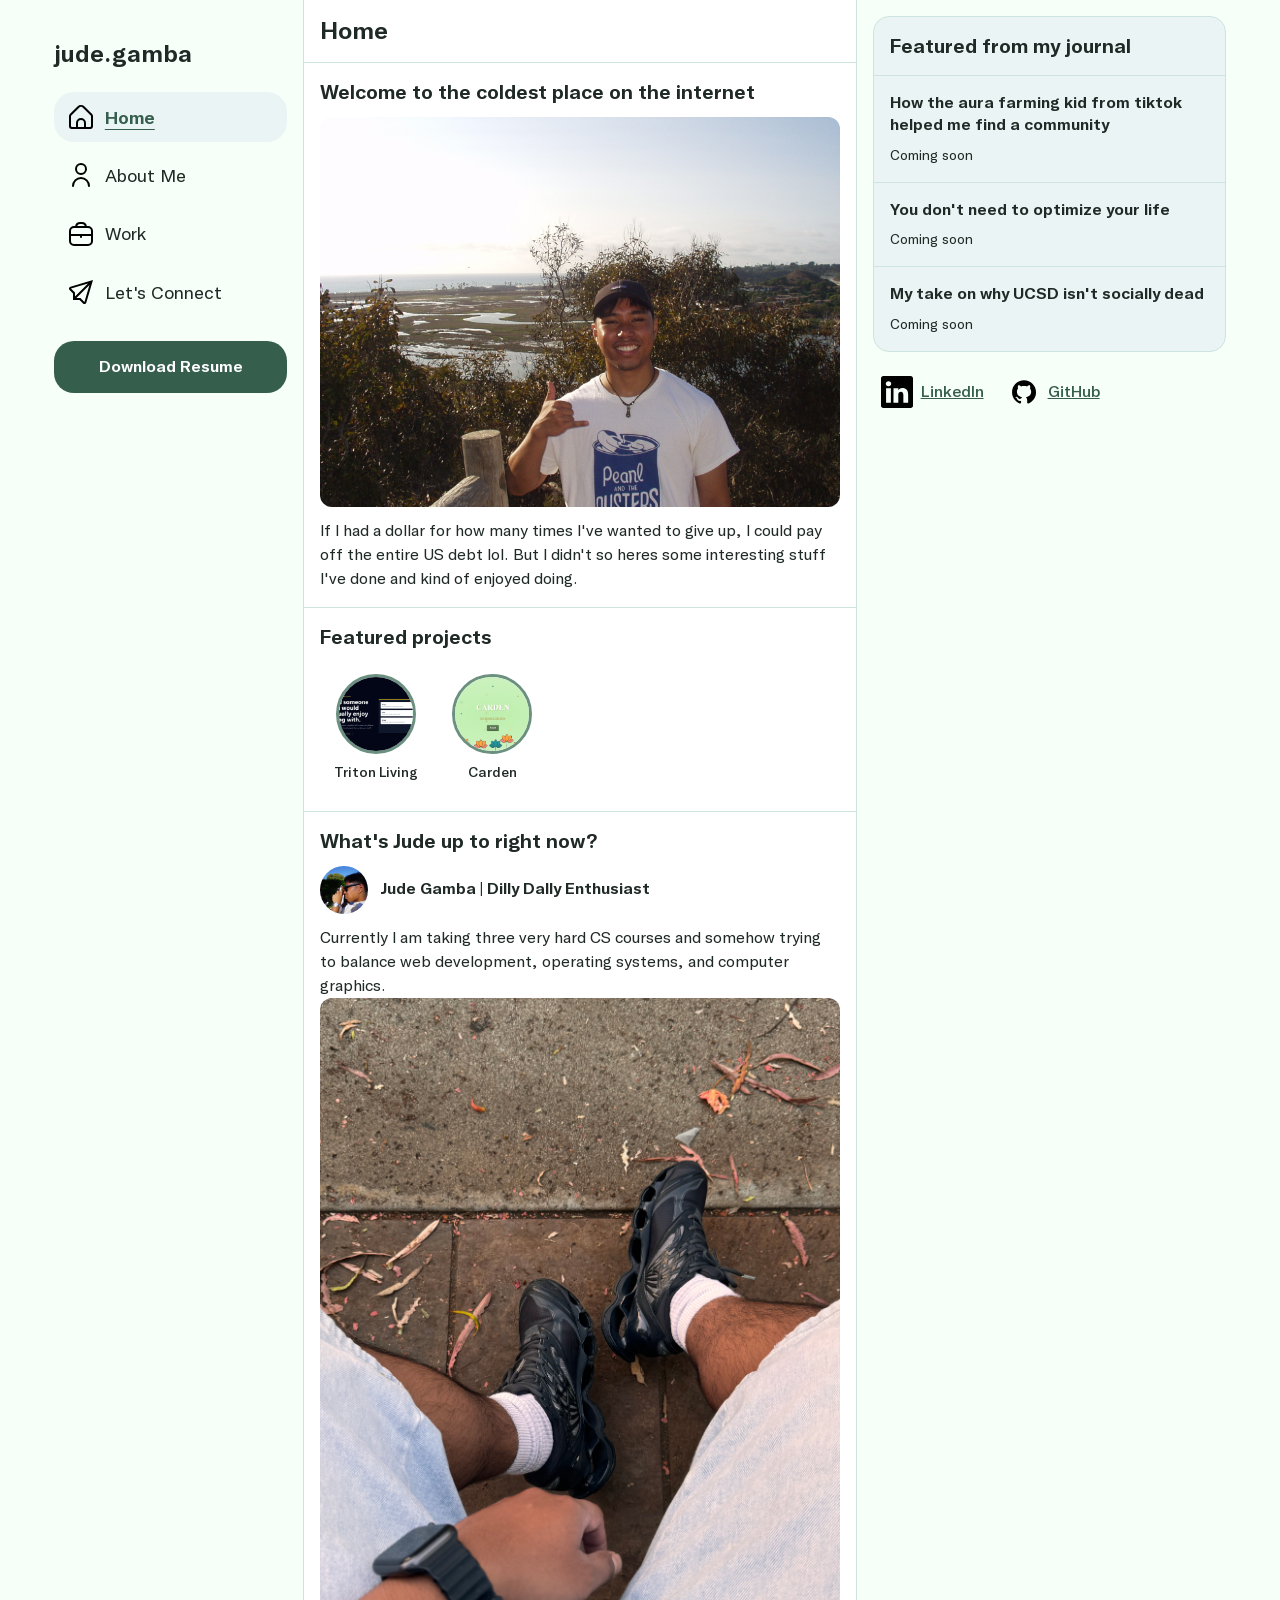
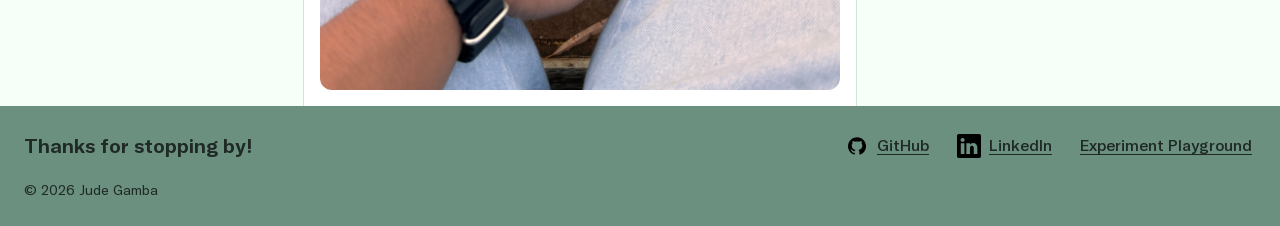
==== index.html @ e3011f65 "copied over assets and files from hw3" ====
<!DOCTYPE html>
<html lang="en">
    <head>
        <meta charset="utf-8">
        <meta name="viewport" content="width=device-width, initial-scale=1">
        <meta name="description"
            content="Personal website showcasing Jude Gamba's portfolio">
        <Title>Home Page</Title>
        <link rel="icon" href="assets/favicon.svg" type="image/svg+xml">
        <link rel="stylesheet" href="stylesheet.css">
    </head>
    <body class="home-page">
        <header>
            <h1>Home</h1>
        </header>
        <nav aria-label="Main navigation">
            <h2><span class="first-name">jude</span>.<span class="last-name">gamba</span></h2>
            <ul>
                <li>
                    <a href="index.html" aria-current="page">
                        <img src="assets/icons/home.svg" alt="" width="24" height="24">
                        <span>Home</span>
                    </a>
                </li>
                <li>
                    <a href="about.html">
                        <img src="assets/icons/user.svg" alt="" width="24" height="24">
                        <span>About Me</span>
                    </a>
                </li>
                <li>
                    <a href="work.html">
                        <img src="assets/icons/briefcase.svg" alt="" width="24" height="24">
                        <span>Work</span>
                    </a>
                </li>
                <li>
                    <a href="connect.html">
                        <img src="assets/icons/paper-plane.svg" alt="" width="24" height="24">
                        <span>Let's Connect</span>
                    </a>
                </li>
                <li class="nav-resume-item">
                    <a href="assets/jude-gamba-resume.pdf" download class="resume-link">
                        Download Resume
                    </a>
                </li>
            </ul>
        </nav>
        <main>
            <section aria-labelledby="welcome-heading">
                <h2 id="welcome-heading">Welcome to the coldest place on the internet</h2>
                <img src="assets/images/home-page-photo.JPG" alt="Jude outdoors on a hike" loading="lazy" width="600" height="400">
                <p>
                    If I had a dollar for how many times I've wanted to give up, I could pay
                    off the entire US debt lol. But I didn't so heres some interesting stuff I've 
                    done and kind of enjoyed doing.
                </p>
            </section>

            <section aria-labelledby="projects-heading">
                <h2 id="projects-heading">Featured projects</h2>
                <ul class="project-stories">
                    <li>
                        <a href="work.html#triton-living">
                            <img
                                src="assets/images/projects/triton-living.png"
                                alt=""
                                width="80"
                                height="80">
                            <span>Triton Living</span>
                        </a>
                    </li>
                    <li>
                        <a href="work.html#carden">
                            <img
                                src="assets/images/projects/carden.png"
                                alt=""
                                width="80"
                                height="80">
                            <span>Carden</span>
                        </a>
                    </li>
                </ul>
            </section>

            <section aria-labelledby="daily-update-heading">
                <h2 id="daily-update-heading">What's Jude up to right now?</h2>

                <article class="feed-post" aria-labelledby="update-author">
                    <header class="post-author">
                        <img
                            src="assets/images/about-photo.JPG"
                            alt=""
                            width="48"
                            height="48">
                        <h3 id="update-author">Jude Gamba | Dilly Dally Enthusiast</h3>
                    </header>

                    <p>
                        Currently I am taking three very hard CS courses and somehow
                        trying to balance web development, operating systems,
                        and computer graphics.
                    </p>
                    <img
                        class="post-photo"
                        src="assets/images/current.jpeg"
                        alt="Person sitting down with black shoes and jean shorts"
                        loading="lazy" width="600" height="400">
                </article>
            </section>
        </main>

        <aside aria-labelledby="journal-heading">
            <section class="journal-panel desktop-journal">
                <h2 id="journal-heading">Featured from my journal</h2>

                <article>
                    <h3>How the aura farming kid from tiktok helped me find a community</h3>
                    <p>Coming soon</p>
                </article>

                <article>
                    <h3>You don't need to optimize your life</h3>
                    <p>Coming soon</p>
                </article>

                <article>
                    <h3>My take on why UCSD isn't socially dead</h3>
                    <p>Coming soon</p>
                </article>
            </section>
            <details class="journal-panel mobile-journal">
                <summary>Featured from my journal</summary>

                <article>
                    <h3>How the aura farming kid from tiktok helped me find a community</h3>
                    <p>Coming soon</p>
                </article>

                <article>
                    <h3>You don't need to optimize your life</h3>
                    <p>Coming soon</p>
                </article>

                <article>
                    <h3>My take on why UCSD isn't socially dead</h3>
                    <p>Coming soon</p>
                </article>
            </details>

            <ul class="social-links" aria-label="Social profiles">
                <li>
                    <a class="social-link" href="https://www.linkedin.com/in/jude-raphael-gamba">
                        <img src="assets/icons/linkedin.svg"
                            alt="" width="24" height="24">
                        <span>LinkedIn</span>
                    </a>
                </li>
                <li>
                    <a class="social-link" href="https://github.com/JudeRgamba">
                        <img src="assets/icons/GitHub_Invertocat_Black_Clearspace.svg"
                            alt="" width="24" height="24">
                        <span>GitHub</span>
                    </a>
                </li>
            </ul>
        </aside>

        <footer class="site-footer">
            <div class="footer-content">
                <p class="footer-message">Thanks for stopping by!</p>

                <nav class="footer-links" aria-label="Footer navigation">
                    <a href="https://github.com/JudeRgamba">
                        <img
                            src="assets/icons/GitHub_Invertocat_Black_Clearspace.svg"
                            alt=""
                            width="24"
                            height="24">
                        <span>GitHub</span>
                    </a>

                    <a href="https://www.linkedin.com/in/jude-raphael-gamba">
                        <img
                            src="assets/icons/linkedin.svg"
                            alt=""
                            width="24"
                            height="24">
                        <span>LinkedIn</span>
                    </a>

                    <a href="experiments.html">Experiment Playground</a>
                </nav>
            </div>

            <p class="footer-copyright">
                <small>© 2026 Jude Gamba</small>
            </p>
        </footer>
        <a
            class="floating-resume"
            href="assets/jude-gamba-resume.pdf"
            download
            aria-label="Download resume">
            <img
                src="assets/icons/download.svg"
                alt=""
                width="24"
                height="24">
        </a>
    </body>
</html>

<!--you can use dashes (-) between words to create custom elements-->
<!--<new-element></new-element>-->
---- stylesheet.css ----
/* Jude Gamba */
/* https://github.com/JudeRgamba/CSE134B-Hw3 */

@font-face {
    font-family: 'Twitter Chirp';
    src: url('assets/fonts/Chirp-Heavy.woff2') format('woff2');
    font-weight: 900;
    font-style: normal;
    font-display: swap;
}

@font-face {
    font-family: 'Twitter Chirp';
    src: url('assets/fonts/Chirp-Bold.woff2') format('woff2');
    font-weight: bold;
    font-style: normal;
    font-display: swap;
}

@font-face {
    font-family: 'Twitter Chirp';
    src: url('assets/fonts/Chirp-Regular.woff2') format('woff2');
    font-weight: normal;
    font-style: normal;
    font-display: swap;
}

@font-face {
    font-family: 'Twitter Chirp';
    src: url('assets/fonts/Chirp-Medium.woff2') format('woff2');
    font-weight: 500;
    font-style: normal;
    font-display: swap;
}

/* Color Palette*/
:root {
    --jungle-teal: #6b9080ff;
    --muted-teal: #a4c3b2ff;
    --frozen-water: #cce3deff;
    --azure-mist: #eaf4f4ff;
    --mint-cream: #f6fff8ff; 

    --feed-background: #ffffff;
    --text-color: #1f2925;
    --font-body: "Twitter Chirp", Arial, sans-serif;
    --spacing: 1rem;
    --accent-text: #365e4d;
}

body {
    margin: 0;
    background-color: var(--mint-cream);
    color: var(--text-color);
    font-family: var(--font-body);
    font-size: 1rem;
    line-height: 1.5;
}

main {
    background-color: var(--feed-background);
    border-inline: 1px solid var(--frozen-water);
    padding: var(--spacing);
}

/* Include padding and borders within declared element widths. */
*,
*::before,
*::after {
    box-sizing: border-box;
}

/* Desktop: navigation, center feed, and journal sidebar. */
@media (min-width: 75rem) {
    body {
        display: grid;
        grid-template-columns:
            minmax(0, 1fr)
            minmax(0, min(20.68vw, 24.75rem))
            minmax(0, min(43.24vw, 51.75rem))
            minmax(0, min(30.08vw, 36rem))
            minmax(0, 1fr);
        grid-template-rows: auto 1fr auto;

        width: 100%;
        max-width: none;
        margin: 0;

        align-items: start;
        min-height: 100vh;
    }

    /* Child selectors place the page's main regions in the grid. */
    body > header {
        grid-column: 3;
        grid-row: 1;
        padding: var(--spacing);
        background-color: var(--feed-background);
        border-inline: 1px solid var(--frozen-water);
    }

    body > main {
        grid-column: 3;
        grid-row: 2;
        min-width: 0;
        align-self: stretch;
    }

    body > nav {
        grid-column: 2;
        grid-row: 1 / 3;
    }

    body > aside {
        grid-column: 4;
        grid-row: 1 / 3;
    }

    body > nav,
    body > aside {
        position: sticky;
        top: 0;
        max-height: 100vh;
        overflow-y: auto;
        padding: var(--spacing);
    }

    body > footer {
        grid-column: 2;
        grid-row: 3;
        padding: var(--spacing);
        background-color: var(--feed-background);
        border-inline: 1px solid var(--frozen-water);
    }
}

/* Navigation Bar Styling */
@media (min-width: 75rem) {
    /* Child combinator: style the main navigation's list. */
    body > nav > ul {
        display: flex;
        flex-direction: column;
        gap: 0.5rem;
        list-style: none;
        margin: 0;
        padding: 0;
    }

    /* Descendant combinator: align icons and text within navigation links. */
    body > nav a {
        display: flex;
        align-items: center;
        gap: 0.75rem;
        padding: 0.65em 0.8em;
        border-radius: 20px;
        color: var(--text-color);
        font-size: 1.125rem;
        text-decoration: none;
    }

    body > nav a img {
        width: 1.5rem;
        height: 1.5rem;
        flex-shrink: 0;
    }

    body > nav a:hover {
        background-color: var(--frozen-water);
        text-decoration: underline;
        text-underline-offset: 0.25em;
    }

    /* Attribute selector: identify the current page's navigation link. */
    body > nav a[aria-current="page"] {
        background-color: var(--azure-mist);
        color: var(--accent-text);
        font-weight: 700;
        text-decoration: underline;
        text-underline-offset: 0.25em;
    }

    body > nav .resume-link {
        justify-content: center;
        margin-top: var(--spacing);
        padding: 0.85em 1em;
        background-color: var(--accent-text);
        color: var(--feed-background);
        font-size: 1rem;
        font-weight: 700;
    }

    body > nav .resume-link:hover {
        background-color: var(--text-color);
    }
}

/* Keep keyboard focus visible at every screen width. */
a:focus-visible,
button:focus-visible,
input:focus-visible,
textarea:focus-visible,
select:focus-visible {
    outline: 3px solid var(--accent-text);
    outline-offset: 3px;
}

/* Stick Header for top of page */
@media (min-width: 75rem) {
    body > header {
        position: sticky;
        top: 0;
        z-index: 10;
        border-bottom: 1px solid var(--frozen-water);
    }

    body > header > h1 {
        margin: 0;
        font-size: 1.5rem;
        line-height: 1.25;
    }
}

/* Main Feed Styling */
.home-page > main {
    padding: 0;
}

/* Child combinator: give each Home feed section its own spacing. */
.home-page > main > section {
    padding: var(--spacing);
}

/* Adjacent sibling combinator: separate consecutive feed sections. */
.home-page > main > section + section {
    border-top: 1px solid var(--frozen-water);
}

.home-page > main > section > h2 {
    margin: 0 0 0.75rem;
    font-size: 1.25rem;
    line-height: 1.3;
}

.home-page > main p {
    margin: 0.75rem 0 0;
}

/* Descendant selector: keep Home photos within their available width. */
.home-page main img {
    display: block;
    max-width: 100%;
    height: auto;
    border-radius: 0.75rem;
}

/* Child combinator: arrange featured projects in one scrollable row. */
.home-page .project-stories {
    display: flex;
    gap: 1.25rem;
    overflow-x: auto;
    list-style: none;
    margin: 0;
    padding: 0.5rem;
}

.home-page .project-stories > li {
    flex: 0 0 6rem;
}

.home-page .project-stories a {
    display: flex;
    flex-direction: column;
    align-items: center;
    gap: 0.5rem;
    padding: 0.25rem;
    color: var(--text-color);
    text-align: center;
    text-decoration: none;
    font-size: 0.875rem;
    font-weight: 500;
}

.home-page .project-stories img {
    width: 5rem;
    height: 5rem;
    object-fit: cover;
    border: 3px solid var(--jungle-teal);
    border-radius: 50%;
}

.home-page .project-stories a:hover {
    color: var(--accent-text);
    text-decoration: underline;
    text-underline-offset: 0.2em;
}

.home-page .project-stories a:hover img {
    border-color: var(--accent-text);
}

/* Attribute selector: give linked projects a block box and anchor clearance. */
project-card[id] {
    display: block;
    scroll-margin-top: 6rem;
}

/* Descendant selector: align the avatar and author name within a post. */
.home-page .post-author {
    display: flex;
    align-items: center;
    gap: 0.75rem;
    margin-bottom: 0.75rem;
}

.home-page .post-author img {
    width: 3rem;
    height: 3rem;
    flex-shrink: 0;
    object-fit: cover;
    border-radius: 50%;
}

.home-page .post-author h3 {
    margin: 0;
    font-size: 1rem;
    font-weight: 700;
    line-height: 1.3;
}

.home-page .feed-post > p {
    margin: 0;
}

/* Fill the feed with the welcome photo and update photo. */
.home-page section[aria-labelledby="welcome-heading"] > img,
.home-page .post-photo {
    width: 100%;
    height: auto;
}

/* Journal Sidebar Styling */
.journal-panel {
    background-color: var(--azure-mist);
    border: 1px solid var(--frozen-water);
    border-radius: 1rem;
}

/* Child combinator: space the panel heading and journal entries. */
.journal-panel > h2,
.journal-panel > article {
    padding: var(--spacing);
    margin: 0;
}

.journal-panel > h2 {
    font-size: 1.25rem;
    line-height: 1.3;
}

.journal-panel > article {
    border-top: 1px solid var(--frozen-water);
}

.journal-panel h3 {
    margin: 0;
    font-size: 1rem;
    line-height: 1.4;
}

.journal-panel p {
    margin: 0.5rem 0 0;
    font-size: 0.875rem;
}

.social-links {
    display: flex;
    flex-wrap: wrap;
    gap: 0.5rem;
    list-style: none;
    margin: var(--spacing) 0 0;
    padding: 0;
}

.social-link {
    display: flex;
    align-items: center;
    gap: 0.5rem;
    padding: 0.5em;
    border-radius: 0.5rem;
    color: var(--accent-text);
    font-size: 1rem;
    font-weight: 500;
}

.social-link img {
    width: 2rem;
    height: 2rem;
    object-fit: contain;
}

/* Attribute selector: hover styling applies only to real profile links. */
.social-link[href]:hover {
    background-color: var(--frozen-water);
    text-decoration-thickness: 2px;
}

/* Profile Page Styles */
.about-page > main {
    padding: 0;
}

.profile-cover {
    display: block;
    width: 100%;
    aspect-ratio: 3 / 1;
    object-fit: cover;
}

.profile-details {
    padding: 0 var(--spacing) var(--spacing);
}

.profile-avatar {
    display: block;
    position: relative;
    width: 9rem;
    height: 9rem;
    margin-top: -4.5rem;
    border: 0.3rem solid var(--feed-background);
    border-radius: 50%;
    object-fit: cover;
}

/* Child selector: style the profile's name and bio paragraphs. */
.profile-details > h2 {
    margin: 0.75rem 0 0;
    font-size: 1.5rem;
    line-height: 1.25;
}

.profile-details > p {
    margin: 0.75rem 0 0;
}

.profile-meta {
    display: flex;
    flex-wrap: wrap;
    gap: 0.5rem 1rem;
    list-style: none;
    margin: 0.75rem 0 0;
    padding: 0;
    font-size: 0.875rem;
}

.profile-meta > li {
    display: flex;
    align-items: center;
    gap: 0.4rem;
}

.profile-meta img {
    width: 1.25rem;
    height: 1.25rem;
}

.profile-stat {
    font-size: 0.875rem;
}

/* Hobby Posts */
.hobby-feed {
    border-top: 1px solid var(--frozen-water);
}

/* Child selectors: space the hobby feed's introductory heading and text. */
.hobby-feed > h2 {
    margin: 0;
    padding: var(--spacing) var(--spacing) 0;
    font-size: 1.25rem;
    line-height: 1.3;
}

.hobby-feed > p {
    margin: 0;
    padding: 0.5rem var(--spacing) var(--spacing);
}

.hobby-post {
    padding: var(--spacing);
    border-top: 1px solid var(--frozen-water);
}

.hobby-author {
    display: flex;
    align-items: center;
    gap: 0.75rem;
}

.hobby-author img {
    display: block;
    width: 3rem;
    height: 3rem;
    flex-shrink: 0;
    border-radius: 50%;
    object-fit: cover;
}

.hobby-author p {
    margin: 0;
    font-size: 1rem;
    font-weight: 700;
}

.hobby-post > h3 {
    margin: 0.75rem 0 0;
    font-size: 1.125rem;
    line-height: 1.3;
}

.hobby-post > p {
    margin: 0.75rem 0;
}

.photo-gallery {
    display: grid;
    grid-template-columns: repeat(2, minmax(0, 1fr));
    gap: 0.5rem;
    list-style: none;
    margin: 1rem 0 0;
    padding: 0;
}

.photo-gallery a {
    display: block;
    border-radius: 0.75rem;
}

.photo-gallery img {
    display: block;
    width: 100%;
    height: auto;
    aspect-ratio: 1 / 1;
    object-fit: cover;
    border-radius: 0.75rem;
}

.photo-gallery a:hover {
    outline: 2px solid var(--accent-text);
    outline-offset: 2px;
}

/* Keep the keyboard video within its post at a widescreen ratio. */
.hobby-video {
    display: block;
    width: 100%;
    aspect-ratio: 16 / 9;
    height: auto;
    margin-top: var(--spacing);
    border: 0;
    border-radius: 0.75rem;
}

/* Work Page Styling */
.work-page > main {
    padding: 0;
}

/* Child selector: give each Work section consistent feed spacing. */
.work-page > main > section {
    padding: var(--spacing);
}

.work-page > main > section > h2 {
    margin: 0 0 1.5rem;
    font-size: 1.25rem;
    line-height: 1.3;
}

work-timeline {
    display: block;
}

.career-timeline {
    list-style: none;
    margin: 0 0 1.5rem 0.5rem;
    padding: 0;
    border-left: 2px solid var(--jungle-teal);
}

/* Child selector: position each experience beside the timeline. */
.career-timeline > li {
    position: relative;
    padding: 0 0 2rem 1.5rem;
}

.career-timeline > li:last-child {
    padding-bottom: 0;
}

/* Decorative dots mark each experience on the vertical line. */
.career-timeline > li::before {
    content: "";
    position: absolute;
    top: 0.3rem;
    left: -0.4375rem;
    width: 0.75rem;
    height: 0.75rem;
    border-radius: 50%;
    background-color: var(--jungle-teal);
}

.career-timeline h3 {
    margin: 0;
    font-size: 1.125rem;
    line-height: 1.3;
}

.career-timeline p {
    margin: 0.5rem 0 0;
}

.career-role {
    font-weight: 500;
}

.career-dates {
    font-size: 0.875rem;
}

/* Descendant selector: align each company logo with its heading. */
.career-timeline .company-heading {
    display: flex;
    align-items: center;
    gap: 0.75rem;
}

.company-heading img {
    display: block;
    width: 2.5rem;
    height: 2.5rem;
    flex-shrink: 0;
    object-fit: contain;
}

.degree-widget {
    padding: 1.25rem;
    border: 1px solid var(--frozen-water);
    border-radius: 1rem;
    background-color: var(--azure-mist);
}

.degree-heading {
    display: flex;
    justify-content: space-between;
    align-items: baseline;
    gap: 1rem;
    margin-bottom: 0.75rem;
    font-size: 1.125rem;
    font-weight: 700;
}

.degree-widget progress {
    display: block;
    width: 100%;
    height: 1rem;
    overflow: hidden;
    appearance: none;
    border: 0;
    border-radius: 999px;
    background-color: var(--frozen-water);
    accent-color: var(--jungle-teal);
}

/* Chrome, Edge, and Safari: style the track and filled portion. */
.degree-widget progress::-webkit-progress-bar {
    background-color: var(--frozen-water);
    border-radius: 20px;
}

.degree-widget progress::-webkit-progress-value {
    background-color: var(--jungle-teal);
    border-radius: 999px;
}

/* Firefox: style the filled portion. */
.degree-widget progress::-moz-progress-bar {
    background-color: var(--jungle-teal);
    border-radius: 20px;
}

.degree-status {
    margin: 0.75rem 0 0;
    font-size: 0.875rem;
    font-weight: 700;
}

.degree-caption {
    margin: 0.5rem 0 1rem;
    font-size: 0.875rem;
}

.degree-widget button {
    padding: 0.75em 1.25em;
    border: 0;
    border-radius: 20px;
    background-color: var(--accent-text);
    color: var(--feed-background);
    font: inherit;
    font-weight: 700;
    cursor: pointer;
}

.degree-widget button:hover {
    background-color: var(--text-color);
}

.employment-dialog {
    width: min(90%, 26rem);
    margin: auto;
    padding: 1.75rem;
    border: 1px solid var(--jungle-teal);
    border-radius: 1rem;
    background-color: var(--feed-background);
    color: var(--text-color);
    box-shadow: 0 1rem 3rem rgb(0 0 0 / 20%);
    text-align: center;
}

/* Dim the page behind the open modal dialog. */
.employment-dialog::backdrop {
    background-color: rgb(0 0 0 / 55%);
}

.employment-dialog h2 {
    margin: 0;
    font-size: 1.5rem;
    line-height: 1.25;
}

.employment-dialog p {
    margin: 1rem 0 1.5rem;
}

.employment-dialog button {
    padding: 0.75em 1.5em;
    border: 0;
    border-radius: 20px;
    background-color: var(--accent-text);
    color: var(--feed-background);
    font: inherit;
    font-weight: 700;
    cursor: pointer;
}

.employment-dialog button:hover {
    background-color: var(--text-color);
}

/* Project feed styling */
/* Adjacent sibling selector: divide consecutive Work feed sections. */
.work-page > main > section + section {
    border-top: 1px solid var(--frozen-water);
}

.work-projects {
    list-style: none;
    margin: 0;
    padding: 0;
}

/* Adjacent sibling selector: separate project rows. */
.work-projects > li + li {
    margin-top: 1.5rem;
    padding-top: 1.5rem;
    border-top: 1px solid var(--frozen-water);
}

.work-projects project-card {
    display: grid;
    grid-template-columns: minmax(0, 1fr) minmax(0, 2fr);
    align-items: start;
    gap: 1rem;
}

.work-projects .project-thumbnail {
    display: block;
    width: 100%;
    aspect-ratio: 16 / 9;
    height: auto;
    object-fit: cover;
    border-radius: 0.75rem;
    align-self: center;
}

.project-details {
    min-width: 0;
    overflow-wrap: anywhere;
}

.project-details h3 {
    margin: 0;
    font-size: 1.125rem;
    line-height: 1.3;
}

.project-details p {
    margin: 0.75rem 0 0;
}

.project-details a {
    color: var(--accent-text);
    font-weight: 700;
    text-underline-offset: 0.2em;
}

.project-details a:hover {
    text-decoration-thickness: 2px;
}

/* Connect Page Styling */
.connect-page > main {
    padding: 0;
}

/* Child selector: space the Connect feed sections. */
.connect-page > main > section {
    padding: var(--spacing);
}

/* Adjacent sibling selector: divide the message form and poll. */
.connect-page > main > section + section {
    border-top: 1px solid var(--frozen-water);
}

.connect-page h2 {
    margin: 0 0 1rem;
    font-size: 1.25rem;
    line-height: 1.3;
}

.message-form {
    display: grid;
    gap: 0.75rem;
}

.message-form p {
    margin: 0 0 0.5rem;
    font-size: 0.875rem;
}

.message-form label {
    font-weight: 700;
}

/* Attribute selector: style the email field alongside the message field. */
.message-form input[type="email"],
.message-form textarea {
    width: 100%;
    min-width: 0;
    padding: 0.75em;
    border: 1px solid var(--accent-text);
    border-radius: 0.75rem;
    background-color: var(--azure-mist);
    color: var(--text-color);
    font: inherit;
}

.message-form textarea {
    resize: vertical;
}

.message-form button {
    justify-self: end;
    padding: 0.75em 1.5em;
    border: 0;
    border-radius: 20px;
    background-color: var(--accent-text);
    color: var(--feed-background);
    font: inherit;
    font-weight: 700;
    cursor: pointer;
}

.message-form button:hover {
    background-color: var(--text-color);
}

.professor-poll fieldset {
    min-width: 0;
    margin: 0;
    padding: var(--spacing);
    border: 1px solid var(--frozen-water);
    border-radius: 0.75rem;
}

.professor-poll legend {
    padding-inline: 0.25em;
    font-weight: 700;
}

.poll-option {
    display: flex;
    align-items: center;
    gap: 0.75rem;
    padding: 0.75em;
    border-radius: 0.5rem;
    cursor: pointer;
}

.poll-option:hover {
    background-color: var(--azure-mist);
}

.poll-option input {
    flex-shrink: 0;
    margin: 0;
    accent-color: var(--accent-text);
}

/* Highlight the label containing a selected radio button. */
.poll-option:has(input:checked) {
    background-color: var(--frozen-water);
    color: var(--accent-text);
    font-weight: 700;
}

/* Hide feedback until Professor Soosai Raj is selected. */
.poll-feedback {
    display: none;
    margin: 0.75rem 0 0;
    color: var(--accent-text);
    font-weight: 700;
}

/* Show feedback when this fieldset contains the checked Gerald radio. */
.professor-poll fieldset:has(#gerald:checked) .poll-feedback {
    display: block;
}

/* Footer Styling */
/* Child selector: style the shared page footer. */
body > .site-footer {
    padding: 1.5rem;
    border: 0;
    background-color: var(--jungle-teal);
    color: var(--text-color);
}

.footer-content {
    display: flex;
    justify-content: space-between;
    align-items: center;
    flex-wrap: wrap;
    gap: 1rem;
}

.footer-message {
    margin: 0;
    font-size: 1.25rem;
    font-weight: 700;
}

.footer-links {
    display: flex;
    align-items: center;
    flex-wrap: wrap;
    gap: 0.75rem 1.25rem;
}

.footer-links a {
    display: inline-flex;
    align-items: center;
    gap: 0.5rem;
    padding: 0.25em;
    border-radius: 0.25rem;
    color: inherit;
    font-size: 1rem;
    font-weight: 500;
    text-underline-offset: 0.2em;
}

.footer-links img {
    display: block;
    width: 1.5rem;
    height: 1.5rem;
    object-fit: contain;
}

.footer-links a:hover {
    text-decoration-thickness: 2px;
}

.footer-links a:focus-visible {
    outline-color: var(--text-color);
}

.footer-copyright {
    margin: 1rem 0 0;
}

.footer-copyright small {
    font-size: 0.875rem;
}

@media (min-width: 75rem) {
    body > .site-footer {
        grid-column: 1 / -1;
        grid-row: 3;
    }
}

/* Floating Resume Button */
/* Hide the floating resume control on desktop. */
@media (min-width: 75rem) {
    .floating-resume {
        display: none;
    }
}

@media (width < 75rem) {
    .floating-resume {
        position: fixed;
        right: 1rem;
        bottom: calc(5.5rem + env(safe-area-inset-bottom));
        z-index: 40;

        display: flex;
        align-items: center;
        justify-content: center;
        width: 3.5rem;
        height: 3.5rem;

        border-radius: 50%;
        background-color: var(--accent-text);
        box-shadow: 0 0.25rem 1rem rgb(0 0 0 / 25%);
    }

    .floating-resume img {
        display: block;
        width: 1.5rem;
        height: 1.5rem;
        filter: brightness(0) invert(1);
    }

    .floating-resume:hover {
        background-color: var(--text-color);
    }

    body {
        padding-bottom: 0;
    }

    body > .site-footer {
        padding-bottom: calc(5rem + env(safe-area-inset-bottom));
    }
}

/* Mobile and tablet layout, below the desktop breakpoint. */
@media (width < 75rem) {
    body > header {
        position: sticky;
        top: 0;
        z-index: 20;
        padding: 1rem;
        background-color: var(--feed-background);
        border-bottom: 1px solid var(--frozen-water);
    }

    body > header > h1 {
        margin: 0;
        font-size: 1.25rem;
        line-height: 1.3;
    }

    body > main {
        min-width: 0;
        border-inline: 0;
    }

    /* Child selector: fix the main navigation above the screen bottom. */
    body > nav {
        position: fixed;
        inset: auto 0 0;
        z-index: 30;
        padding: 0.5rem;
        padding-bottom: calc(0.5rem + env(safe-area-inset-bottom));
        background-color: var(--feed-background);
        border-top: 1px solid var(--frozen-water);
    }

    body > nav > h2,
    body > nav .nav-resume-item {
        display: none;
    }

    body > nav > ul {
        display: grid;
        grid-template-columns: repeat(4, minmax(0, 1fr));
        gap: 0.5rem;
        list-style: none;
        margin: 0;
        padding: 0;
    }

    body > nav li {
        min-width: 0;
    }

    body > nav a {
        display: flex;
        align-items: center;
        justify-content: center;
        min-height: 3rem;
        border-radius: 999px;
        color: var(--text-color);
    }

    body > nav a img {
        display: block;
        width: 1.5rem;
        height: 1.5rem;
    }

    .work-projects project-card {
        grid-template-columns: 1fr;
    }

    .work-projects .project-thumbnail {
        width: min(100%, 20rem);
        justify-self: center;
        align-self: center;
    }

    /* Hide labels visually while retaining their accessible names. */
    body > nav a > span {
        position: absolute;
        width: 1px;
        height: 1px;
        padding: 0;
        margin: -1px;
        overflow: hidden;
        clip-path: inset(50%);
        white-space: nowrap;
        border: 0;
    }

    body > nav a:hover {
        background-color: var(--azure-mist);
    }

    /* Attribute selector: highlight the current page. */
    body > nav a[aria-current="page"] {
        background-color: var(--frozen-water);
    }
}

/* Desktop uses the original, always-visible journal. */
.mobile-journal {
    display: none;
}

.mobile-journal > summary {
    padding: var(--spacing);
    border-radius: 1rem;
    font-size: 1.125rem;
    font-weight: 700;
    cursor: pointer;
}

.mobile-journal > summary:hover {
    background-color: var(--frozen-water);
}

.mobile-journal > summary:focus-visible {
    outline: 3px solid var(--accent-text);
    outline-offset: 3px;
}

@media (width < 75rem) {
    body > aside {
        padding: var(--spacing);
    }

    .desktop-journal {
        display: none;
    }

    .mobile-journal {
        display: block;
    }
}
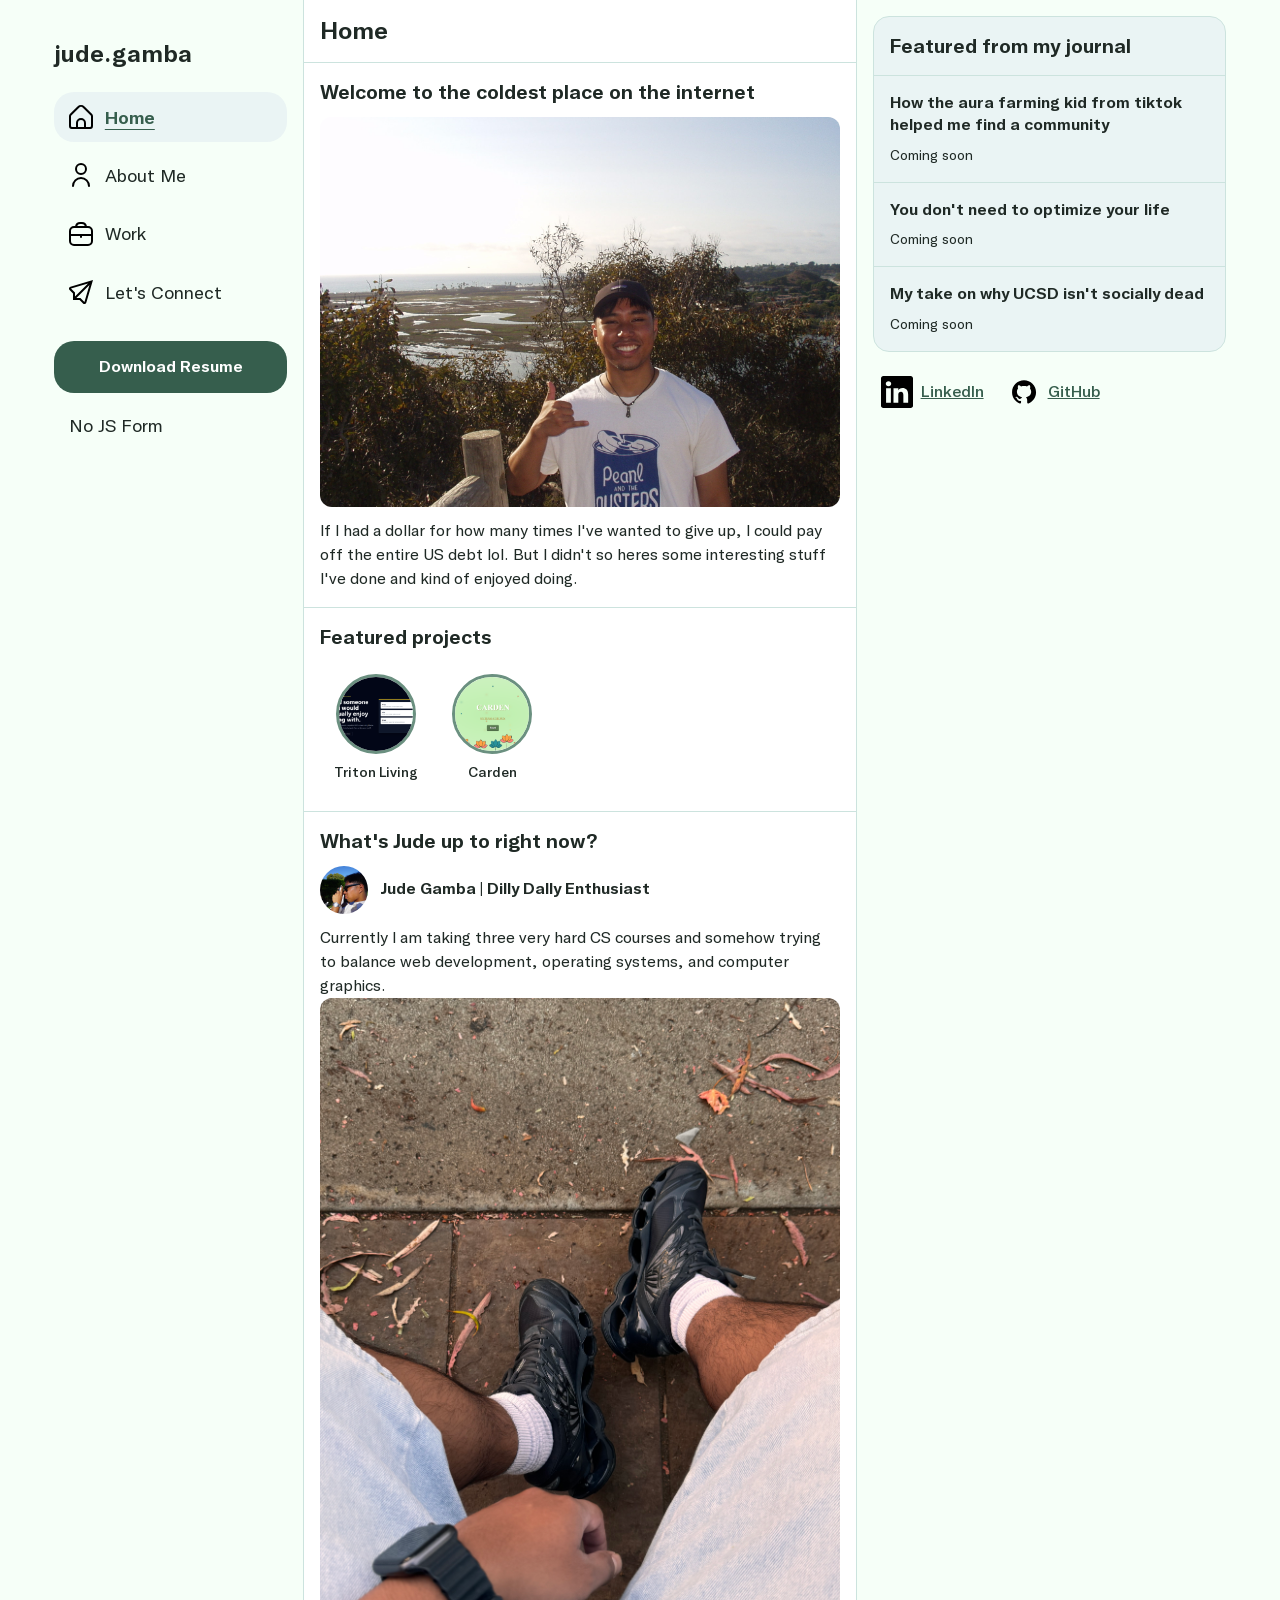
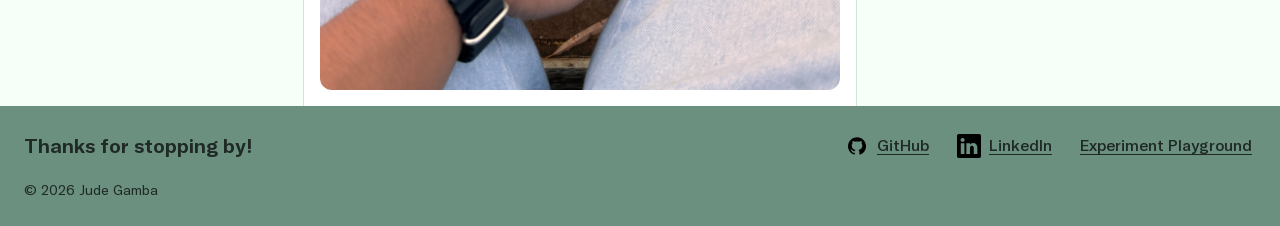
==== commit 09b24876: "finished part 2" ====
--- a/index.html
+++ b/index.html
@@ -45,8 +45,35 @@
                         Download Resume
                     </a>
                 </li>
+                <li>
+                    <a href="form-no-js.html">
+                        <span>No JS Form</span>
+                    </a>
+                </li>
             </ul>
         </nav>
+        <details class="mobile-menu">
+            <summary aria-label="Navigation menu">
+                <span class="hamburger" aria-hidden="true">
+                    <span></span>
+                    <span></span>
+                    <span></span>
+                </span>
+            </summary>
+            <nav aria-label="Mobile navigation">
+                <ul>
+                    <li><a href="index.html" aria-current="page">Home</a></li>
+                    <li><a href="about.html">About Me</a></li>
+                    <li><a href="work.html">Work</a></li>
+                    <li><a href="connect.html">Let's Connect</a></li>
+                    <li>
+                        <a href="form-no-js.html">
+                            No JS Form
+                        </a>
+                    </li>
+                </ul>
+            </nav>
+        </details>
         <main>
             <section aria-labelledby="welcome-heading">
                 <h2 id="welcome-heading">Welcome to the coldest place on the internet</h2>
--- a/stylesheet.css
+++ b/stylesheet.css
@@ -853,6 +853,7 @@
 }
 
 /* Attribute selector: style the email field alongside the message field. */
+.message-form input[type="text"],
 .message-form input[type="email"],
 .message-form textarea {
     width: 100%;
@@ -865,6 +866,10 @@
     font: inherit;
 }
 
+.connect-page > main > .message-form {
+    padding: var(--spacing);
+}
+
 .message-form textarea {
     resize: vertical;
 }
@@ -883,6 +888,42 @@
 
 .message-form button:hover {
     background-color: var(--text-color);
+}
+
+.validation-form {
+    gap: 0.375rem;
+}
+
+/* Keep the same border width in every validation state. */
+.validation-form input:required,
+.validation-form textarea:required {
+    border-width: 2px;
+}
+
+/* Keep keyboard focus visible in every validation state. */
+.validation-form input:focus-visible,
+.validation-form textarea:focus-visible,
+.validation-form button:focus-visible {
+    outline: 3px solid var(--accent-text);
+    outline-offset: 3px;
+}
+
+.validation-form small {
+    display: block;
+    font-size: 0.875rem;
+}
+
+/* Reserve space so showing an error does not shift the layout. */
+.validation-form .field-error {
+    display: block;
+    visibility: hidden;
+    color: #a12622;
+    font-size: 0.875rem;
+}
+
+.validation-form input:user-invalid + .field-error,
+.validation-form textarea:user-invalid + .field-error {
+    visibility: visible;
 }
 
 .professor-poll fieldset {
@@ -1021,7 +1062,7 @@
     .floating-resume {
         position: fixed;
         right: 1rem;
-        bottom: calc(5.5rem + env(safe-area-inset-bottom));
+        bottom: calc(1rem + env(safe-area-inset-bottom));
         z-index: 40;
 
         display: flex;
@@ -1055,7 +1096,12 @@
     }
 }
 
+
 /* Mobile and tablet layout, below the desktop breakpoint. */
+.mobile-menu {
+    display: none;
+}
+
 @media (width < 75rem) {
     body > header {
         position: sticky;
@@ -1064,6 +1110,10 @@
         padding: 1rem;
         background-color: var(--feed-background);
         border-bottom: 1px solid var(--frozen-water);
+        display: flex;
+        align-items: center;
+        justify-content: space-between;
+        gap: 1rem;
     }
 
     body > header > h1 {
@@ -1077,50 +1127,6 @@
         border-inline: 0;
     }
 
-    /* Child selector: fix the main navigation above the screen bottom. */
-    body > nav {
-        position: fixed;
-        inset: auto 0 0;
-        z-index: 30;
-        padding: 0.5rem;
-        padding-bottom: calc(0.5rem + env(safe-area-inset-bottom));
-        background-color: var(--feed-background);
-        border-top: 1px solid var(--frozen-water);
-    }
-
-    body > nav > h2,
-    body > nav .nav-resume-item {
-        display: none;
-    }
-
-    body > nav > ul {
-        display: grid;
-        grid-template-columns: repeat(4, minmax(0, 1fr));
-        gap: 0.5rem;
-        list-style: none;
-        margin: 0;
-        padding: 0;
-    }
-
-    body > nav li {
-        min-width: 0;
-    }
-
-    body > nav a {
-        display: flex;
-        align-items: center;
-        justify-content: center;
-        min-height: 3rem;
-        border-radius: 999px;
-        color: var(--text-color);
-    }
-
-    body > nav a img {
-        display: block;
-        width: 1.5rem;
-        height: 1.5rem;
-    }
-
     .work-projects project-card {
         grid-template-columns: 1fr;
     }
@@ -1131,26 +1137,76 @@
         align-self: center;
     }
 
-    /* Hide labels visually while retaining their accessible names. */
-    body > nav a > span {
-        position: absolute;
-        width: 1px;
-        height: 1px;
-        padding: 0;
-        margin: -1px;
-        overflow: hidden;
-        clip-path: inset(50%);
-        white-space: nowrap;
-        border: 0;
-    }
-
-    body > nav a:hover {
+    /* Hide the original desktop navigation. */
+    body > nav {
+        display: none;
+    }
+
+    .mobile-menu {
+        display: block;
+        flex-shrink: 0;
+    }
+
+    .mobile-menu > summary {
+        padding: var(--spacing);
+        color: var(--accent-text);
+        font-weight: 700;
+        cursor: pointer;
+        list-style: none;
+        width: fit-content;
+        margin-left: auto;
+    }
+
+    .mobile-menu[open] > summary {
+        border-bottom: 1px solid var(--frozen-water);
+    }
+
+    .mobile-menu > summary::-webkit-details-marker {
+        display: none;
+    }
+
+    .hamburger {
+        display: grid;
+        gap: 5px;
+        width: 24px;
+    }
+
+    .hamburger > span {
+        display: block;
+        height: 2px;
+        background-color: currentColor;
+        border-radius: 2px;
+    }
+
+    .mobile-menu ul {
+        display: grid;
+        gap: 0.25rem;
+        margin: 0;
+        padding: 0.5rem;
+        list-style: none;
+    }
+
+    .mobile-menu a {
+        display: block;
+        padding: 0.75rem 1rem;
+        border-radius: 0.75rem;
+        color: var(--text-color);
+        text-decoration: none;
+    }
+
+    .mobile-menu a:hover {
         background-color: var(--azure-mist);
     }
 
-    /* Attribute selector: highlight the current page. */
-    body > nav a[aria-current="page"] {
+    .mobile-menu a[aria-current="page"] {
         background-color: var(--frozen-water);
+        font-weight: 700;
+    }
+
+    .mobile-menu > summary:focus-visible,
+    .mobile-menu a:focus-visible {
+        outline: 3px solid var(--accent-text);
+        outline-offset: -3px;
     }
 }
 
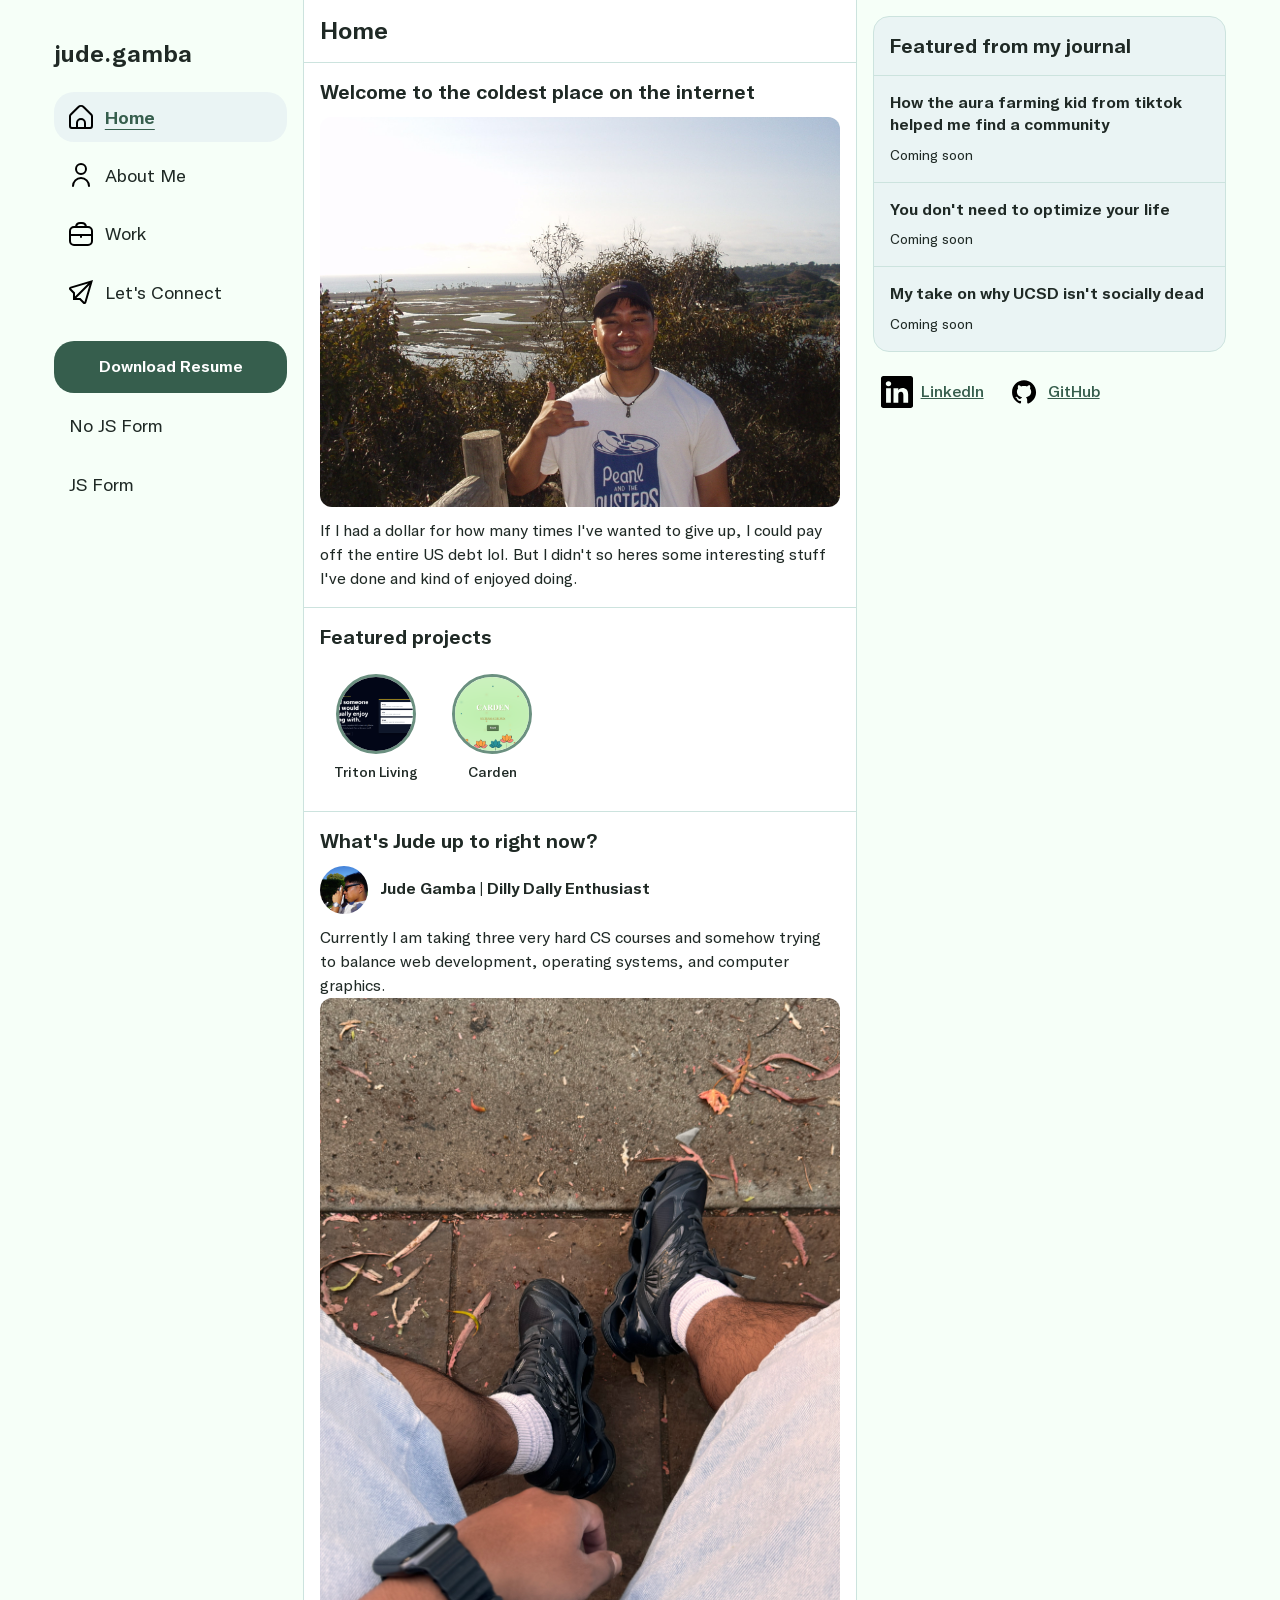
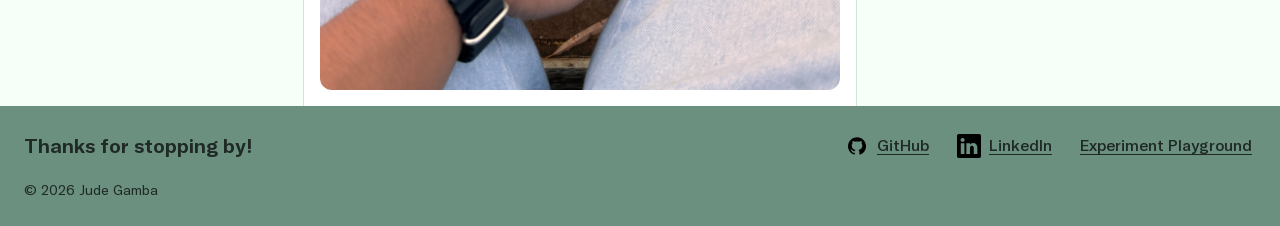
==== commit 9008fe80: "finished part3" ====
--- a/index.html
+++ b/index.html
@@ -50,6 +50,11 @@
                         <span>No JS Form</span>
                     </a>
                 </li>
+                <li>
+                    <a href="form-with-js.html">
+                        <span>JS Form</span>
+                    </a>
+                </li>
             </ul>
         </nav>
         <details class="mobile-menu">
@@ -69,6 +74,11 @@
                     <li>
                         <a href="form-no-js.html">
                             No JS Form
+                        </a>
+                    </li>
+                    <li>
+                        <a href="form-with-js.html">
+                            JS Form
                         </a>
                     </li>
                 </ul>
--- a/stylesheet.css
+++ b/stylesheet.css
@@ -978,6 +978,51 @@
     display: block;
 }
 
+/* Match the form's existing colors, corners, and typography. */
+.validation-form .form-feedback {
+    margin-top: 0.75rem;
+    padding: 0.75rem;
+    border: 1px solid var(--accent-text);
+    border-radius: 0.75rem;
+    background-color: var(--azure-mist);
+}
+
+.validation-form .form-feedback h3 {
+    margin: 0 0 0.5rem;
+    font-size: 1rem;
+}
+
+.validation-form .form-feedback p {
+    margin: 0;
+    font-size: 0.875rem;
+    line-height: 1.5;
+}
+
+/* Match the error color already used by the no-JS form. */
+.validation-form .form-errors p {
+    color: #a12622;
+}
+
+/* Reserve space for each error without showing empty paragraphs. */
+.validation-form .form-errors p:empty::before {
+    content: "\00a0";
+}
+
+.validation-form #comment-info.near-limit {
+    font-weight: 700;
+    border-inline-start: 3px solid var(--accent-text);
+    padding-inline-start: 0.75rem;
+}
+
+.validation-form #comment-info.at-limit {
+    font-weight: 700;
+    border-inline-start:  double 6px var(--accent-text);
+    padding-inline-start: 0.75rem;
+}
+
+.validation-form [hidden] {
+    display: none;
+}
 /* Footer Styling */
 /* Child selector: style the shared page footer. */
 body > .site-footer {
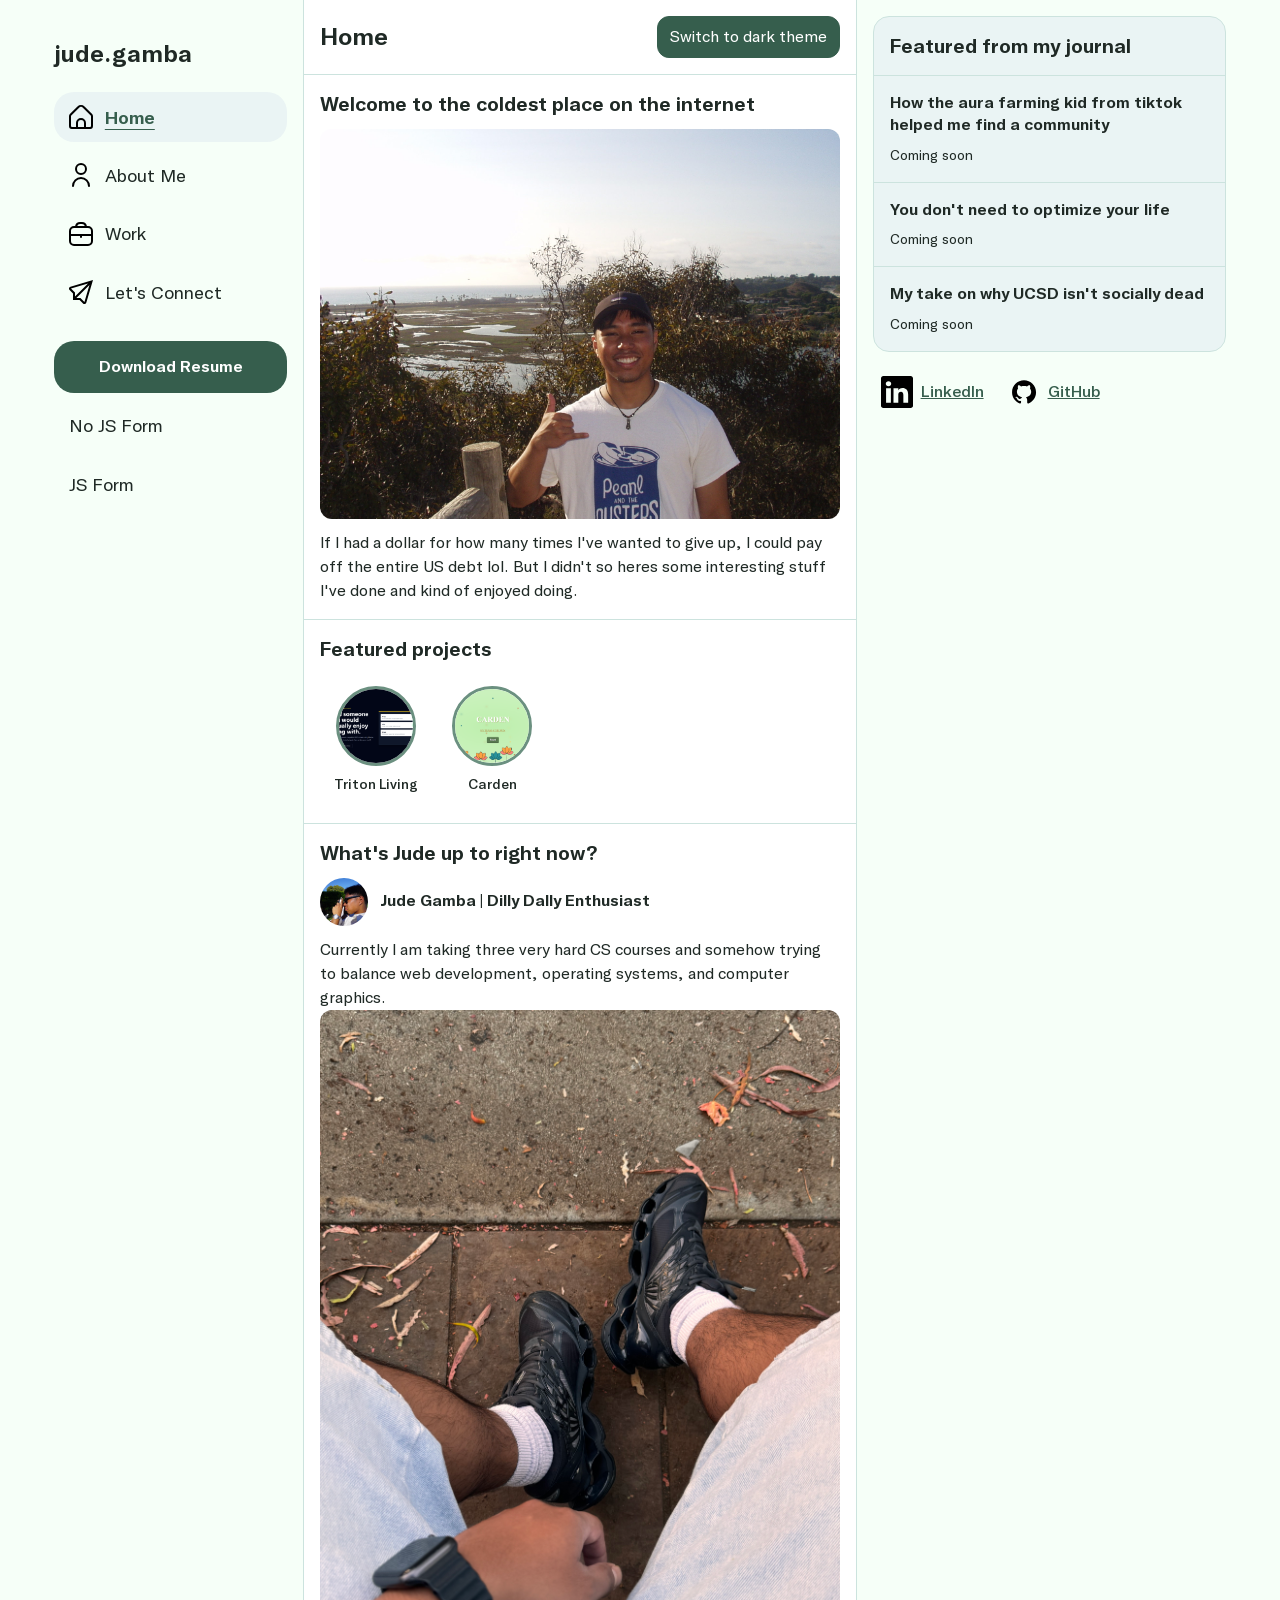
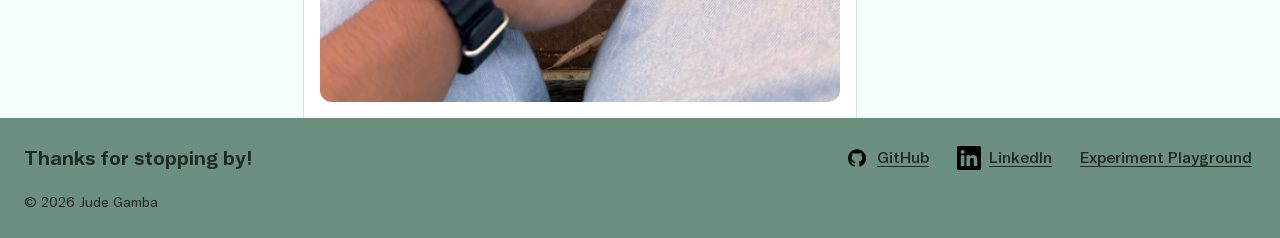
==== commit 4baebfe7: "finished part 4 added dark mode and transition" ====
--- a/index.html
+++ b/index.html
@@ -8,35 +8,37 @@
         <Title>Home Page</Title>
         <link rel="icon" href="assets/favicon.svg" type="image/svg+xml">
         <link rel="stylesheet" href="stylesheet.css">
+        <script src="theme.js"></script>
     </head>
     <body class="home-page">
         <header>
             <h1>Home</h1>
+            <button type="button" class="theme-toggle" hidden>Switch to dark theme</button>
         </header>
         <nav aria-label="Main navigation">
             <h2><span class="first-name">jude</span>.<span class="last-name">gamba</span></h2>
             <ul>
                 <li>
                     <a href="index.html" aria-current="page">
-                        <img src="assets/icons/home.svg" alt="" width="24" height="24">
+                        <img src="assets/icons/home.svg" data-dark-src="assets/icons/home-converted-inverted.png" alt="" width="24" height="24">
                         <span>Home</span>
                     </a>
                 </li>
                 <li>
                     <a href="about.html">
-                        <img src="assets/icons/user.svg" alt="" width="24" height="24">
+                        <img src="assets/icons/user.svg" data-dark-src="assets/icons/user-converted-inverted.png" alt="" width="24" height="24">
                         <span>About Me</span>
                     </a>
                 </li>
                 <li>
                     <a href="work.html">
-                        <img src="assets/icons/briefcase.svg" alt="" width="24" height="24">
+                        <img src="assets/icons/briefcase.svg" data-dark-src="assets/icons/briefcase-converted-inverted.png" alt="" width="24" height="24">
                         <span>Work</span>
                     </a>
                 </li>
                 <li>
                     <a href="connect.html">
-                        <img src="assets/icons/paper-plane.svg" alt="" width="24" height="24">
+                        <img src="assets/icons/paper-plane.svg" data-dark-src="assets/icons/paper-plane-converted-inverted.png" alt="" width="24" height="24">
                         <span>Let's Connect</span>
                     </a>
                 </li>
@@ -189,14 +191,14 @@
             <ul class="social-links" aria-label="Social profiles">
                 <li>
                     <a class="social-link" href="https://www.linkedin.com/in/jude-raphael-gamba">
-                        <img src="assets/icons/linkedin.svg"
+                        <img src="assets/icons/linkedin.svg" data-dark-src="assets/icons/linkedin-converted-inverted.png"
                             alt="" width="24" height="24">
                         <span>LinkedIn</span>
                     </a>
                 </li>
                 <li>
                     <a class="social-link" href="https://github.com/JudeRgamba">
-                        <img src="assets/icons/GitHub_Invertocat_Black_Clearspace.svg"
+                        <img src="assets/icons/GitHub_Invertocat_Black_Clearspace.svg" data-dark-src="assets/icons/GitHub_Invertocat_Black_Clearspace-converted-inverted.png"
                             alt="" width="24" height="24">
                         <span>GitHub</span>
                     </a>
@@ -211,7 +213,7 @@
                 <nav class="footer-links" aria-label="Footer navigation">
                     <a href="https://github.com/JudeRgamba">
                         <img
-                            src="assets/icons/GitHub_Invertocat_Black_Clearspace.svg"
+                            src="assets/icons/GitHub_Invertocat_Black_Clearspace.svg" data-dark-src="assets/icons/GitHub_Invertocat_Black_Clearspace-converted-inverted.png"
                             alt=""
                             width="24"
                             height="24">
@@ -220,7 +222,7 @@
 
                     <a href="https://www.linkedin.com/in/jude-raphael-gamba">
                         <img
-                            src="assets/icons/linkedin.svg"
+                            src="assets/icons/linkedin.svg" data-dark-src="assets/icons/linkedin-converted-inverted.png"
                             alt=""
                             width="24"
                             height="24">
@@ -241,7 +243,7 @@
             download
             aria-label="Download resume">
             <img
-                src="assets/icons/download.svg"
+                src="assets/icons/download.svg" data-dark-src="assets/icons/download-converted-inverted.png"
                 alt=""
                 width="24"
                 height="24">
--- a/stylesheet.css
+++ b/stylesheet.css
@@ -33,33 +33,104 @@
     font-display: swap;
 }
 
-/* Color Palette*/
+/* Shared settings and default light theme */
 :root {
-    --jungle-teal: #6b9080ff;
-    --muted-teal: #a4c3b2ff;
-    --frozen-water: #cce3deff;
-    --azure-mist: #eaf4f4ff;
-    --mint-cream: #f6fff8ff; 
-
-    --feed-background: #ffffff;
-    --text-color: #1f2925;
     --font-body: "Twitter Chirp", Arial, sans-serif;
     --spacing: 1rem;
-    --accent-text: #365e4d;
+
+    color-scheme: light;
+    --page-background: #f6fff8;
+    --feed-background: #ffffff;
+    --surface-background: #eaf4f4;
+    --text-color: #1f2925;
+    --link-color: #365e4d;
+    --border-color: #cce3de;
+    --hover-background: #cce3de;
+    --accent-color: #6b9080;
+    --progress-track: #cce3de;
+    --button-background: #365e4d;
+    --button-hover-background: #1f2925;
+    --button-text: #ffffff;
+    --focus-color: #365e4d;
+    --input-background: #eaf4f4;
+    --input-border: #365e4d;
+    --error-color: #a12622;
+    --footer-background: #6b9080;
+    --footer-text: #1f2925;
+    --shadow-color: rgb(0 0 0 / 20%);
+    --floating-shadow-color: rgb(0 0 0 / 25%);
+    --backdrop-color: rgb(0 0 0 / 55%);
+}
+
+/* Dark theme: activated by data-theme="dark" on the html element. */
+:root[data-theme="dark"] {
+    color-scheme: dark;
+    --page-background: #101815;
+    --feed-background: #18231e;
+    --surface-background: #22322a;
+    --text-color: #edf5ef;
+    --link-color: #a4d8bb;
+    --border-color: #425c4f;
+    --hover-background: #30483b;
+    --accent-color: #89b9a0;
+    --progress-track: #425c4f;
+    --button-background: #365e4d;
+    --button-hover-background: #426e5b;
+    --button-text: #ffffff;
+    --focus-color: #b5ebcd;
+    --input-background: #22322a;
+    --input-border: #89b9a0;
+    --error-color: #ffaaa5;
+    --footer-background: #263e32;
+    --footer-text: #edf5ef;
+    --shadow-color: rgb(0 0 0 / 40%);
+    --floating-shadow-color: rgb(0 0 0 / 45%);
+    --backdrop-color: rgb(0 0 0 / 70%);
 }
 
 body {
     margin: 0;
-    background-color: var(--mint-cream);
+    background-color: var(--page-background);
     color: var(--text-color);
     font-family: var(--font-body);
     font-size: 1rem;
     line-height: 1.5;
 }
 
+a {
+    color: var(--link-color);
+}
+
+/* Native button supports Tab, Enter, and Space. Reveal only after setup. */
+.theme-toggle[hidden] {
+    display: none;
+}
+
+.theme-toggle {
+    padding: 0.5em 0.75em;
+    border: 1px solid var(--input-border);
+    border-radius: 0.75rem;
+    background-color: var(--button-background);
+    color: var(--button-text);
+    font: inherit;
+    cursor: pointer;
+}
+
+.theme-toggle:hover {
+    background-color: var(--button-hover-background);
+}
+
+body > header {
+    display: flex;
+    align-items: center;
+    justify-content: space-between;
+    flex-wrap: wrap;
+    gap: 0.75rem;
+}
+
 main {
     background-color: var(--feed-background);
-    border-inline: 1px solid var(--frozen-water);
+    border-inline: 1px solid var(--border-color);
     padding: var(--spacing);
 }
 
@@ -96,7 +167,7 @@
         grid-row: 1;
         padding: var(--spacing);
         background-color: var(--feed-background);
-        border-inline: 1px solid var(--frozen-water);
+        border-inline: 1px solid var(--border-color);
     }
 
     body > main {
@@ -130,7 +201,7 @@
         grid-row: 3;
         padding: var(--spacing);
         background-color: var(--feed-background);
-        border-inline: 1px solid var(--frozen-water);
+        border-inline: 1px solid var(--border-color);
     }
 }
 
@@ -165,15 +236,15 @@
     }
 
     body > nav a:hover {
-        background-color: var(--frozen-water);
+        background-color: var(--hover-background);
         text-decoration: underline;
         text-underline-offset: 0.25em;
     }
 
     /* Attribute selector: identify the current page's navigation link. */
     body > nav a[aria-current="page"] {
-        background-color: var(--azure-mist);
-        color: var(--accent-text);
+        background-color: var(--surface-background);
+        color: var(--link-color);
         font-weight: 700;
         text-decoration: underline;
         text-underline-offset: 0.25em;
@@ -183,14 +254,14 @@
         justify-content: center;
         margin-top: var(--spacing);
         padding: 0.85em 1em;
-        background-color: var(--accent-text);
-        color: var(--feed-background);
+        background-color: var(--button-background);
+        color: var(--button-text);
         font-size: 1rem;
         font-weight: 700;
     }
 
     body > nav .resume-link:hover {
-        background-color: var(--text-color);
+        background-color: var(--button-hover-background);
     }
 }
 
@@ -200,7 +271,7 @@
 input:focus-visible,
 textarea:focus-visible,
 select:focus-visible {
-    outline: 3px solid var(--accent-text);
+    outline: 3px solid var(--focus-color);
     outline-offset: 3px;
 }
 
@@ -210,7 +281,7 @@
         position: sticky;
         top: 0;
         z-index: 10;
-        border-bottom: 1px solid var(--frozen-water);
+        border-bottom: 1px solid var(--border-color);
     }
 
     body > header > h1 {
@@ -232,7 +303,7 @@
 
 /* Adjacent sibling combinator: separate consecutive feed sections. */
 .home-page > main > section + section {
-    border-top: 1px solid var(--frozen-water);
+    border-top: 1px solid var(--border-color);
 }
 
 .home-page > main > section > h2 {
@@ -284,18 +355,18 @@
     width: 5rem;
     height: 5rem;
     object-fit: cover;
-    border: 3px solid var(--jungle-teal);
+    border: 3px solid var(--accent-color);
     border-radius: 50%;
 }
 
 .home-page .project-stories a:hover {
-    color: var(--accent-text);
+    color: var(--link-color);
     text-decoration: underline;
     text-underline-offset: 0.2em;
 }
 
 .home-page .project-stories a:hover img {
-    border-color: var(--accent-text);
+    border-color: var(--link-color);
 }
 
 /* Attribute selector: give linked projects a block box and anchor clearance. */
@@ -340,8 +411,8 @@
 
 /* Journal Sidebar Styling */
 .journal-panel {
-    background-color: var(--azure-mist);
-    border: 1px solid var(--frozen-water);
+    background-color: var(--surface-background);
+    border: 1px solid var(--border-color);
     border-radius: 1rem;
 }
 
@@ -358,7 +429,7 @@
 }
 
 .journal-panel > article {
-    border-top: 1px solid var(--frozen-water);
+    border-top: 1px solid var(--border-color);
 }
 
 .journal-panel h3 {
@@ -387,7 +458,7 @@
     gap: 0.5rem;
     padding: 0.5em;
     border-radius: 0.5rem;
-    color: var(--accent-text);
+    color: var(--link-color);
     font-size: 1rem;
     font-weight: 500;
 }
@@ -400,7 +471,7 @@
 
 /* Attribute selector: hover styling applies only to real profile links. */
 .social-link[href]:hover {
-    background-color: var(--frozen-water);
+    background-color: var(--hover-background);
     text-decoration-thickness: 2px;
 }
 
@@ -469,7 +540,7 @@
 
 /* Hobby Posts */
 .hobby-feed {
-    border-top: 1px solid var(--frozen-water);
+    border-top: 1px solid var(--border-color);
 }
 
 /* Child selectors: space the hobby feed's introductory heading and text. */
@@ -487,7 +558,7 @@
 
 .hobby-post {
     padding: var(--spacing);
-    border-top: 1px solid var(--frozen-water);
+    border-top: 1px solid var(--border-color);
 }
 
 .hobby-author {
@@ -545,7 +616,7 @@
 }
 
 .photo-gallery a:hover {
-    outline: 2px solid var(--accent-text);
+    outline: 2px solid var(--link-color);
     outline-offset: 2px;
 }
 
@@ -584,7 +655,7 @@
     list-style: none;
     margin: 0 0 1.5rem 0.5rem;
     padding: 0;
-    border-left: 2px solid var(--jungle-teal);
+    border-left: 2px solid var(--accent-color);
 }
 
 /* Child selector: position each experience beside the timeline. */
@@ -606,7 +677,7 @@
     width: 0.75rem;
     height: 0.75rem;
     border-radius: 50%;
-    background-color: var(--jungle-teal);
+    background-color: var(--accent-color);
 }
 
 .career-timeline h3 {
@@ -644,9 +715,9 @@
 
 .degree-widget {
     padding: 1.25rem;
-    border: 1px solid var(--frozen-water);
+    border: 1px solid var(--border-color);
     border-radius: 1rem;
-    background-color: var(--azure-mist);
+    background-color: var(--surface-background);
 }
 
 .degree-heading {
@@ -667,24 +738,24 @@
     appearance: none;
     border: 0;
     border-radius: 999px;
-    background-color: var(--frozen-water);
-    accent-color: var(--jungle-teal);
+    background-color: var(--progress-track);
+    accent-color: var(--accent-color);
 }
 
 /* Chrome, Edge, and Safari: style the track and filled portion. */
 .degree-widget progress::-webkit-progress-bar {
-    background-color: var(--frozen-water);
+    background-color: var(--progress-track);
     border-radius: 20px;
 }
 
 .degree-widget progress::-webkit-progress-value {
-    background-color: var(--jungle-teal);
+    background-color: var(--accent-color);
     border-radius: 999px;
 }
 
 /* Firefox: style the filled portion. */
 .degree-widget progress::-moz-progress-bar {
-    background-color: var(--jungle-teal);
+    background-color: var(--accent-color);
     border-radius: 20px;
 }
 
@@ -703,32 +774,32 @@
     padding: 0.75em 1.25em;
     border: 0;
     border-radius: 20px;
-    background-color: var(--accent-text);
-    color: var(--feed-background);
+    background-color: var(--button-background);
+    color: var(--button-text);
     font: inherit;
     font-weight: 700;
     cursor: pointer;
 }
 
 .degree-widget button:hover {
-    background-color: var(--text-color);
+    background-color: var(--button-hover-background);
 }
 
 .employment-dialog {
     width: min(90%, 26rem);
     margin: auto;
     padding: 1.75rem;
-    border: 1px solid var(--jungle-teal);
+    border: 1px solid var(--accent-color);
     border-radius: 1rem;
     background-color: var(--feed-background);
     color: var(--text-color);
-    box-shadow: 0 1rem 3rem rgb(0 0 0 / 20%);
+    box-shadow: 0 1rem 3rem var(--shadow-color);
     text-align: center;
 }
 
 /* Dim the page behind the open modal dialog. */
 .employment-dialog::backdrop {
-    background-color: rgb(0 0 0 / 55%);
+    background-color: var(--backdrop-color);
 }
 
 .employment-dialog h2 {
@@ -745,21 +816,21 @@
     padding: 0.75em 1.5em;
     border: 0;
     border-radius: 20px;
-    background-color: var(--accent-text);
-    color: var(--feed-background);
+    background-color: var(--button-background);
+    color: var(--button-text);
     font: inherit;
     font-weight: 700;
     cursor: pointer;
 }
 
 .employment-dialog button:hover {
-    background-color: var(--text-color);
+    background-color: var(--button-hover-background);
 }
 
 /* Project feed styling */
 /* Adjacent sibling selector: divide consecutive Work feed sections. */
 .work-page > main > section + section {
-    border-top: 1px solid var(--frozen-water);
+    border-top: 1px solid var(--border-color);
 }
 
 .work-projects {
@@ -772,7 +843,7 @@
 .work-projects > li + li {
     margin-top: 1.5rem;
     padding-top: 1.5rem;
-    border-top: 1px solid var(--frozen-water);
+    border-top: 1px solid var(--border-color);
 }
 
 .work-projects project-card {
@@ -808,7 +879,7 @@
 }
 
 .project-details a {
-    color: var(--accent-text);
+    color: var(--link-color);
     font-weight: 700;
     text-underline-offset: 0.2em;
 }
@@ -829,7 +900,7 @@
 
 /* Adjacent sibling selector: divide the message form and poll. */
 .connect-page > main > section + section {
-    border-top: 1px solid var(--frozen-water);
+    border-top: 1px solid var(--border-color);
 }
 
 .connect-page h2 {
@@ -859,9 +930,9 @@
     width: 100%;
     min-width: 0;
     padding: 0.75em;
-    border: 1px solid var(--accent-text);
+    border: 1px solid var(--input-border);
     border-radius: 0.75rem;
-    background-color: var(--azure-mist);
+    background-color: var(--input-background);
     color: var(--text-color);
     font: inherit;
 }
@@ -879,15 +950,15 @@
     padding: 0.75em 1.5em;
     border: 0;
     border-radius: 20px;
-    background-color: var(--accent-text);
-    color: var(--feed-background);
+    background-color: var(--button-background);
+    color: var(--button-text);
     font: inherit;
     font-weight: 700;
     cursor: pointer;
 }
 
 .message-form button:hover {
-    background-color: var(--text-color);
+    background-color: var(--button-hover-background);
 }
 
 .validation-form {
@@ -904,7 +975,7 @@
 .validation-form input:focus-visible,
 .validation-form textarea:focus-visible,
 .validation-form button:focus-visible {
-    outline: 3px solid var(--accent-text);
+    outline: 3px solid var(--focus-color);
     outline-offset: 3px;
 }
 
@@ -917,7 +988,7 @@
 .validation-form .field-error {
     display: block;
     visibility: hidden;
-    color: #a12622;
+    color: var(--error-color);
     font-size: 0.875rem;
 }
 
@@ -930,7 +1001,7 @@
     min-width: 0;
     margin: 0;
     padding: var(--spacing);
-    border: 1px solid var(--frozen-water);
+    border: 1px solid var(--border-color);
     border-radius: 0.75rem;
 }
 
@@ -949,19 +1020,19 @@
 }
 
 .poll-option:hover {
-    background-color: var(--azure-mist);
+    background-color: var(--surface-background);
 }
 
 .poll-option input {
     flex-shrink: 0;
     margin: 0;
-    accent-color: var(--accent-text);
+    accent-color: var(--link-color);
 }
 
 /* Highlight the label containing a selected radio button. */
 .poll-option:has(input:checked) {
-    background-color: var(--frozen-water);
-    color: var(--accent-text);
+    background-color: var(--hover-background);
+    color: var(--link-color);
     font-weight: 700;
 }
 
@@ -969,7 +1040,7 @@
 .poll-feedback {
     display: none;
     margin: 0.75rem 0 0;
-    color: var(--accent-text);
+    color: var(--link-color);
     font-weight: 700;
 }
 
@@ -982,9 +1053,9 @@
 .validation-form .form-feedback {
     margin-top: 0.75rem;
     padding: 0.75rem;
-    border: 1px solid var(--accent-text);
+    border: 1px solid var(--link-color);
     border-radius: 0.75rem;
-    background-color: var(--azure-mist);
+    background-color: var(--surface-background);
 }
 
 .validation-form .form-feedback h3 {
@@ -1000,7 +1071,7 @@
 
 /* Match the error color already used by the no-JS form. */
 .validation-form .form-errors p {
-    color: #a12622;
+    color: var(--error-color);
 }
 
 /* Reserve space for each error without showing empty paragraphs. */
@@ -1010,13 +1081,13 @@
 
 .validation-form #comment-info.near-limit {
     font-weight: 700;
-    border-inline-start: 3px solid var(--accent-text);
+    border-inline-start: 3px solid var(--link-color);
     padding-inline-start: 0.75rem;
 }
 
 .validation-form #comment-info.at-limit {
     font-weight: 700;
-    border-inline-start:  double 6px var(--accent-text);
+    border-inline-start:  double 6px var(--link-color);
     padding-inline-start: 0.75rem;
 }
 
@@ -1028,8 +1099,8 @@
 body > .site-footer {
     padding: 1.5rem;
     border: 0;
-    background-color: var(--jungle-teal);
-    color: var(--text-color);
+    background-color: var(--footer-background);
+    color: var(--footer-text);
 }
 
 .footer-content {
@@ -1077,7 +1148,7 @@
 }
 
 .footer-links a:focus-visible {
-    outline-color: var(--text-color);
+    outline-color: var(--footer-text);
 }
 
 .footer-copyright {
@@ -1117,8 +1188,8 @@
         height: 3.5rem;
 
         border-radius: 50%;
-        background-color: var(--accent-text);
-        box-shadow: 0 0.25rem 1rem rgb(0 0 0 / 25%);
+        background-color: var(--button-background);
+        box-shadow: 0 0.25rem 1rem var(--floating-shadow-color);
     }
 
     .floating-resume img {
@@ -1129,7 +1200,7 @@
     }
 
     .floating-resume:hover {
-        background-color: var(--text-color);
+        background-color: var(--button-hover-background);
     }
 
     body {
@@ -1154,7 +1225,7 @@
         z-index: 20;
         padding: 1rem;
         background-color: var(--feed-background);
-        border-bottom: 1px solid var(--frozen-water);
+        border-bottom: 1px solid var(--border-color);
         display: flex;
         align-items: center;
         justify-content: space-between;
@@ -1194,7 +1265,7 @@
 
     .mobile-menu > summary {
         padding: var(--spacing);
-        color: var(--accent-text);
+        color: var(--link-color);
         font-weight: 700;
         cursor: pointer;
         list-style: none;
@@ -1203,7 +1274,7 @@
     }
 
     .mobile-menu[open] > summary {
-        border-bottom: 1px solid var(--frozen-water);
+        border-bottom: 1px solid var(--border-color);
     }
 
     .mobile-menu > summary::-webkit-details-marker {
@@ -1240,17 +1311,17 @@
     }
 
     .mobile-menu a:hover {
-        background-color: var(--azure-mist);
+        background-color: var(--surface-background);
     }
 
     .mobile-menu a[aria-current="page"] {
-        background-color: var(--frozen-water);
+        background-color: var(--hover-background);
         font-weight: 700;
     }
 
     .mobile-menu > summary:focus-visible,
     .mobile-menu a:focus-visible {
-        outline: 3px solid var(--accent-text);
+        outline: 3px solid var(--focus-color);
         outline-offset: -3px;
     }
 }
@@ -1269,11 +1340,11 @@
 }
 
 .mobile-journal > summary:hover {
-    background-color: var(--frozen-water);
+    background-color: var(--hover-background);
 }
 
 .mobile-journal > summary:focus-visible {
-    outline: 3px solid var(--accent-text);
+    outline: 3px solid var(--focus-color);
     outline-offset: 3px;
 }
 
@@ -1289,4 +1360,4 @@
     .mobile-journal {
         display: block;
     }
-}+}
